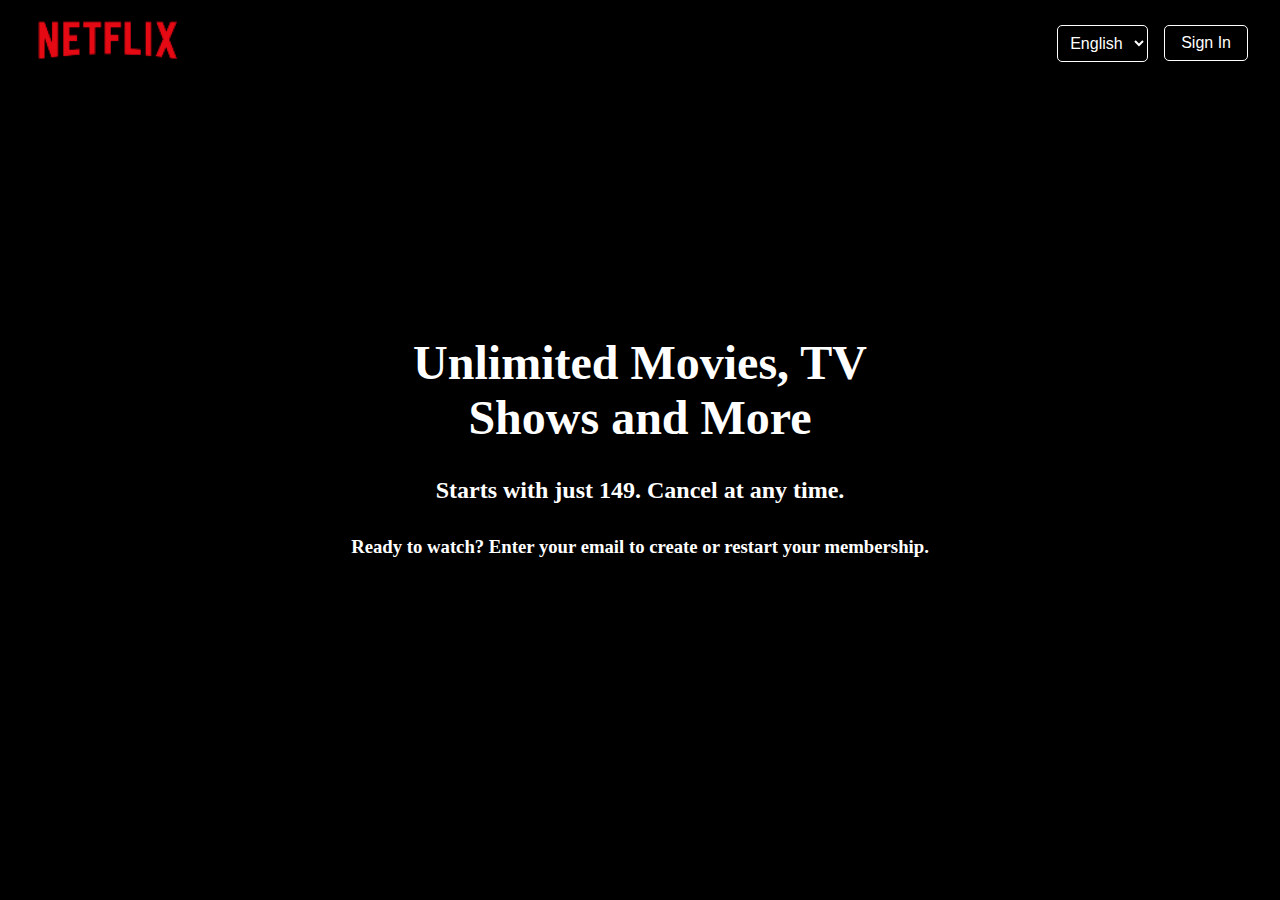
==== src/index.html @ 029bbe74 "allmost done with home page" ====
<!DOCTYPE html>
<html lang="en">
<head>
    <meta charset="UTF-8">
    <meta name="viewport" content="width=device-width, initial-scale=1.0">
    <title>Netflix Clone</title>
    <link rel="stylesheet" href="style.css">
</head>
<body>
    <header class="header">
        <div class="logo">
            <img src="/images/pngwing.com.png" alt="Netflix Logo">
        </div>
        <nav class="nav">
            <div class="language-dropdown">
                <select>
                    <option value="en">English</option>
                    <option value="hi">Hindi</option>
                </select>
            </div>
            <button class="signin">Sign In</button>
        </nav>
    </header>

    <div class="default_page_centre">
        <h1 class="bigger_text">Unlimited Movies, TV <br> Shows and More</h1>
        <h2>Starts with just 149. Cancel at any time.</h2>
        <h3>Ready to watch? Enter your email to create or restart your membership.</h3>
    </div>
</body>
</html>
---- src/style.css ----
/* Body Styling */
body {
    background-color: black;
    margin: 0;
    color: white;
    /* Removed background-image as cross-fade is not a valid property for body */
}

/* Default Page Centering */
.default_page_centre {
    color: white;
    display: flex;
    flex-direction: column;
    justify-content: center;
    align-items: center;
    height: 80vh;
    margin: 0;
    text-align: center;
}

/* Header Styling */
.header {
    display: flex;
    justify-content: space-between; /* Space between logo and right section */
    align-items: center;
    padding: 1rem 2rem;
    background-color: black;
    color: white;
    position: sticky;
    top: 0;
    z-index: 1000;
}

/* Logo Styling */
.logo img {
    height: 50px;
}

/* Navigation Styling (for dropdown and sign-in button) */
.nav {
    display: flex;
    align-items: center;
    gap: 1rem;
}

/* Language Dropdown */
.language-dropdown select {
    background-color: black;
    color: white;
    border: 1px solid white;
    padding: 0.5rem;
    border-radius: 5px;
    font-size: 1rem;
    cursor: pointer;
}

.language-dropdown select:focus {
    outline: none;
    border-color: red; /* Netflix red focus effect */
}

/* Sign In Button */
.signin {
    background-color: transparent;
    color: white;
    border: 1px solid white;
    padding: 0.5rem 1rem;
    border-radius: 5px;
    font-size: 1rem;
    cursor: pointer;
    transition: all 0.3s ease;
}

.signin:hover {
    background-color: red;
    color: white;
    border-color: red;
}

/* Text Elements Styling */
h1, h2, h3 {
    margin: 1rem 0;
}

/* Bigger Text */
.bigger_text {
    font-size: 3rem;
}

/* Responsive Styling */
@media (max-width: 768px) {
    /* Adjustments for smaller screens */
    .bigger_text {
        font-size: 2rem;
    }
    h2, h3 {
        font-size: 1.2rem;
    }
    .logo img {
        height: 40px; /* Reduce logo size on smaller screens */
    }
}
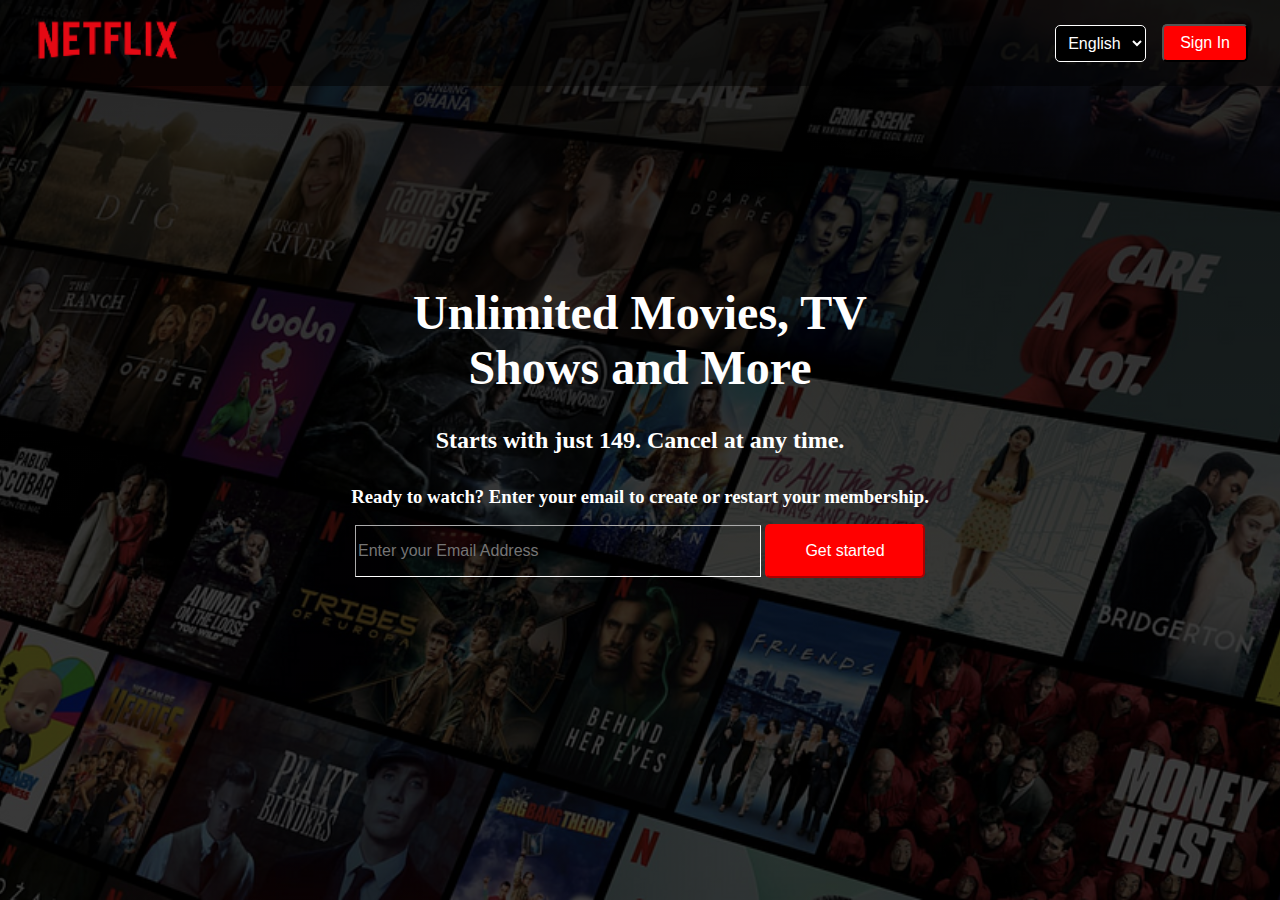
==== commit c789a836: "done with simple home page" ====
--- a/src/index.html
+++ b/src/index.html
@@ -9,7 +9,7 @@
 <body>
     <header class="header">
         <div class="logo">
-            <img src="/images/pngwing.com.png" alt="Netflix Logo">
+            <img src="/images/pngwing.com.png" alt="Netflix Logo" >
         </div>
         <nav class="nav">
             <div class="language-dropdown">
@@ -26,6 +26,12 @@
         <h1 class="bigger_text">Unlimited Movies, TV <br> Shows and More</h1>
         <h2>Starts with just 149. Cancel at any time.</h2>
         <h3>Ready to watch? Enter your email to create or restart your membership.</h3>
+        <div class="main_and_started">
+            <input type="email" class="mail" placeholder="Enter your Email Address">
+        <button>Get started</button>
+        </div>
+
     </div>
+   
 </body>
 </html>
--- a/src/style.css
+++ b/src/style.css
@@ -1,49 +1,50 @@
-/* Body Styling */
 body {
     background-color: black;
     margin: 0;
     color: white;
-    /* Removed background-image as cross-fade is not a valid property for body */
+    background-image: 
+        linear-gradient(to bottom, rgba(0, 0, 0, 0.8) 0%, rgba(0, 0, 0, 0.7) 65%), /* Black to transparent fade */
+        url('/images/1_5lyavS59mazOFnb55Z6znQ.png');
+    background-size: cover;
+    background-position: center;
+    background-attachment: fixed;
 }
 
-/* Default Page Centering */
 .default_page_centre {
     color: white;
     display: flex;
     flex-direction: column;
     justify-content: center;
     align-items: center;
-    height: 80vh;
+    height: 75vh;
     margin: 0;
     text-align: center;
 }
 
-/* Header Styling */
 .header {
     display: flex;
-    justify-content: space-between; /* Space between logo and right section */
+    justify-content: space-between;  /* Distribute the content (logo on the left, nav on the right) */
     align-items: center;
     padding: 1rem 2rem;
-    background-color: black;
+    background-color: rgba(0, 0, 0, 0.5);
     color: white;
     position: sticky;
     top: 0;
     z-index: 1000;
 }
 
-/* Logo Styling */
 .logo img {
     height: 50px;
+    margin-right: 2rem;  /* Add space between logo and nav items */
 }
 
-/* Navigation Styling (for dropdown and sign-in button) */
 .nav {
     display: flex;
+    gap: 1rem;
     align-items: center;
-    gap: 1rem;
+    justify-content: flex-start;  /* Align the nav items to the left */
 }
 
-/* Language Dropdown */
 .language-dropdown select {
     background-color: black;
     color: white;
@@ -56,40 +57,53 @@
 
 .language-dropdown select:focus {
     outline: none;
-    border-color: red; /* Netflix red focus effect */
+    border-color: red;
+}
+
+.language-dropdown select:hover {
+    border-color: red;
+}
+
+.language-dropdown select option {
+    color: white;
+    background-color: black;
+}
+
+.language-dropdown select option:hover {
+    background-color: white;
+    color: black;
+    border-color: red;
 }
 
 /* Sign In Button */
 .signin {
     background-color: transparent;
     color: white;
-    border: 1px solid white;
     padding: 0.5rem 1rem;
     border-radius: 5px;
     font-size: 1rem;
     cursor: pointer;
     transition: all 0.3s ease;
+    background-color: red;
 }
 
 .signin:hover {
-    background-color: red;
+    background-color: rgba(241, 14, 14, 0.808);
     color: white;
-    border-color: red;
 }
 
-/* Text Elements Styling */
+
 h1, h2, h3 {
     margin: 1rem 0;
 }
 
-/* Bigger Text */
+
 .bigger_text {
     font-size: 3rem;
 }
 
-/* Responsive Styling */
+
 @media (max-width: 768px) {
-    /* Adjustments for smaller screens */
     .bigger_text {
         font-size: 2rem;
     }
@@ -97,6 +111,36 @@
         font-size: 1.2rem;
     }
     .logo img {
-        height: 40px; /* Reduce logo size on smaller screens */
+        height: 40px; 
     }
 }
+
+
+.main_and_started button{
+    background-color: transparent;
+    color: white;
+    padding: 0.5rem 2rem;
+    border-radius: 5px;
+    font-size: 1rem;
+    cursor: pointer;
+    transition: all 0.3s ease;
+    background-color: red;
+    width: 10em;
+    height: 3.4em;
+    border-color: red;
+    font-size: 1em;
+}
+
+.main_and_started button:hover{
+    background-color: rgba(241, 14, 14, 0.808);
+    transition: all 1.0s ease;
+}
+
+.main_and_started input{
+    background-color: transparent;
+    border-color: white;
+    border-width: 0.1ch;
+    width: 25em;
+    height: 3em;
+    font-size: 1em;
+}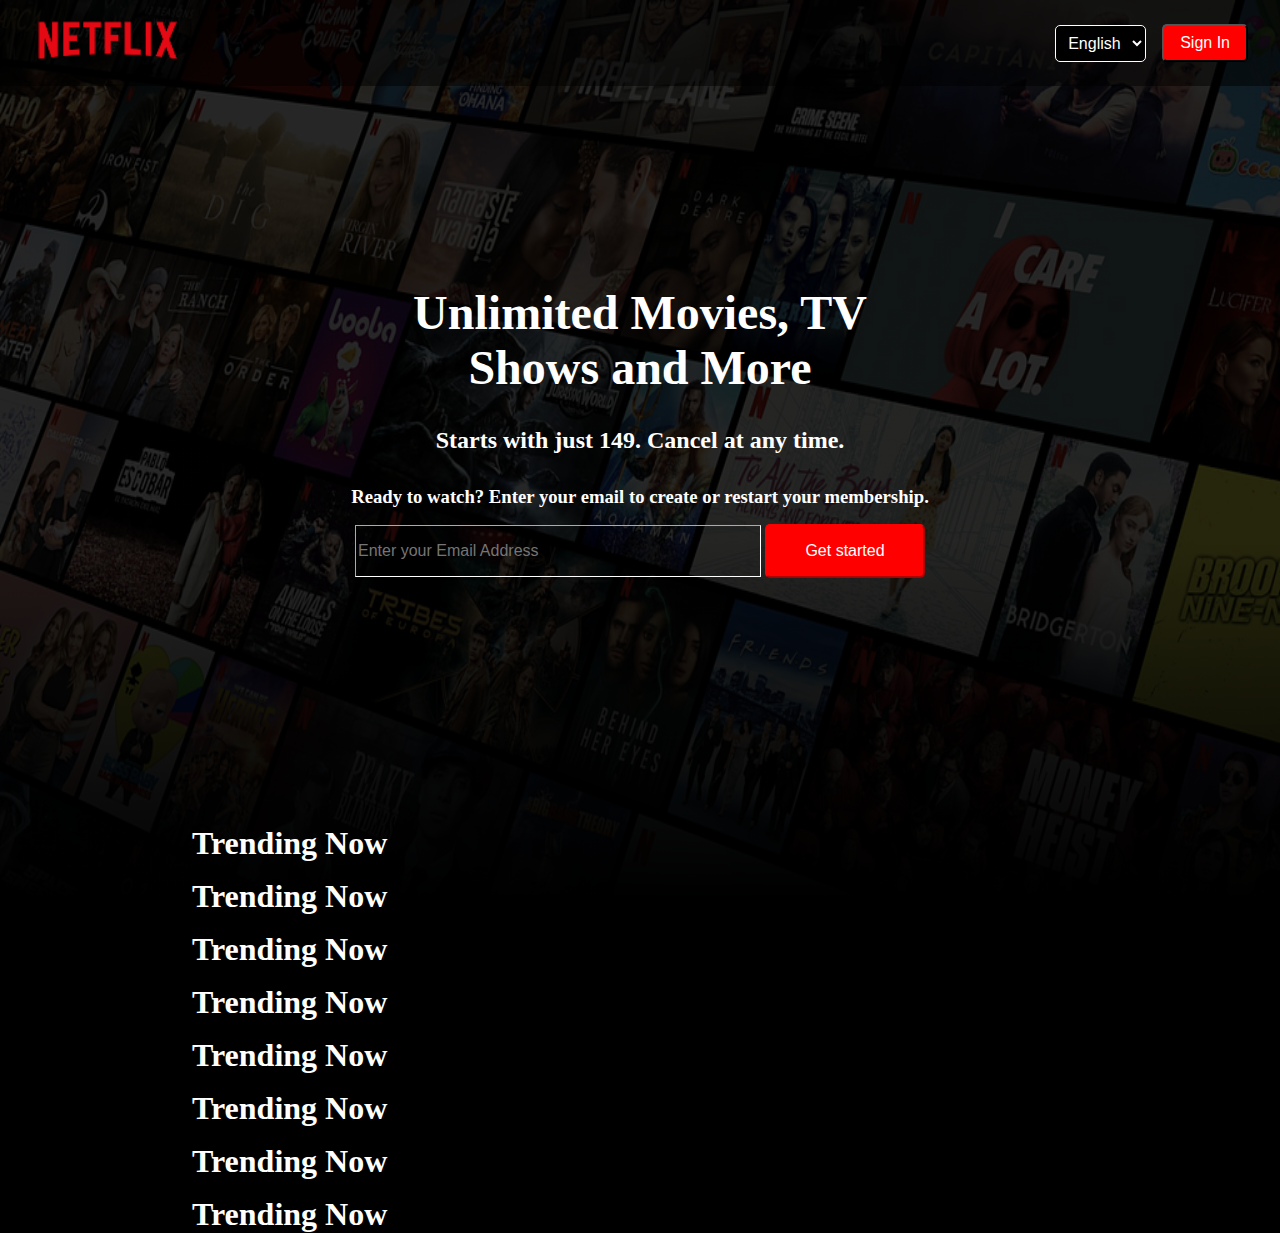
==== commit f8d75698: "done with basic viewpoint" ====
--- a/src/index.html
+++ b/src/index.html
@@ -30,6 +30,20 @@
             <input type="email" class="mail" placeholder="Enter your Email Address">
         <button>Get started</button>
         </div>
+    </div>
+
+    <div class="below_content">
+        <H1>Trending Now</H1>
+        <H1>Trending Now</H1>
+        <H1>Trending Now</H1>
+        <H1>Trending Now</H1>
+        <H1>Trending Now</H1>
+        <H1>Trending Now</H1>
+        <H1>Trending Now</H1>
+        <H1>Trending Now</H1>
+
+        
+
 
     </div>
    
--- a/src/style.css
+++ b/src/style.css
@@ -1,14 +1,20 @@
+
+
+
 body {
     background-color: black;
     margin: 0;
     color: white;
-    background-image: 
-        linear-gradient(to bottom, rgba(0, 0, 0, 0.8) 0%, rgba(0, 0, 0, 0.7) 65%), /* Black to transparent fade */
+    background-image:
+        linear-gradient(to bottom, rgba(0, 0, 0, 0.8) 60%, rgba(0, 0, 0, 1) 100%),
         url('/images/1_5lyavS59mazOFnb55Z6znQ.png');
-    background-size: cover;
-    background-position: center;
-    background-attachment: fixed;
+    background-size: 100% 100%; /* Ensures the image stretches to fit both width and height */
+    height: 100vh;
+    background-position: center; /* Centers the image */
+    background-attachment: scroll; /* Ensures the image scrolls with the page */
+    background-repeat: no-repeat; /* Prevents the image from repeating */
 }
+
 
 .default_page_centre {
     color: white;
@@ -19,30 +25,35 @@
     height: 75vh;
     margin: 0;
     text-align: center;
+    margin-bottom: 5%;
+
 }
 
 .header {
     display: flex;
-    justify-content: space-between;  /* Distribute the content (logo on the left, nav on the right) */
+    justify-content: space-between;
+    /* Distribute the content (logo on the left, nav on the right) */
     align-items: center;
     padding: 1rem 2rem;
     background-color: rgba(0, 0, 0, 0.5);
     color: white;
-    position: sticky;
+    /* position: sticky; */
     top: 0;
     z-index: 1000;
 }
 
 .logo img {
     height: 50px;
-    margin-right: 2rem;  /* Add space between logo and nav items */
+    margin-right: 2rem;
+    /* Add space between logo and nav items */
 }
 
 .nav {
     display: flex;
     gap: 1rem;
     align-items: center;
-    justify-content: flex-start;  /* Align the nav items to the left */
+    justify-content: flex-start;
+    /* Align the nav items to the left */
 }
 
 .language-dropdown select {
@@ -93,7 +104,9 @@
 }
 
 
-h1, h2, h3 {
+h1,
+h2,
+h3 {
     margin: 1rem 0;
 }
 
@@ -107,16 +120,19 @@
     .bigger_text {
         font-size: 2rem;
     }
-    h2, h3 {
+
+    h2,
+    h3 {
         font-size: 1.2rem;
     }
+
     .logo img {
-        height: 40px; 
+        height: 40px;
     }
 }
 
 
-.main_and_started button{
+.main_and_started button {
     background-color: transparent;
     color: white;
     padding: 0.5rem 2rem;
@@ -131,16 +147,21 @@
     font-size: 1em;
 }
 
-.main_and_started button:hover{
+.main_and_started button:hover {
     background-color: rgba(241, 14, 14, 0.808);
     transition: all 1.0s ease;
 }
 
-.main_and_started input{
+.main_and_started input {
     background-color: transparent;
     border-color: white;
     border-width: 0.1ch;
     width: 25em;
     height: 3em;
     font-size: 1em;
+}
+
+.below_content {
+    margin-left: 15%;
+    margin-right: 15%;
 }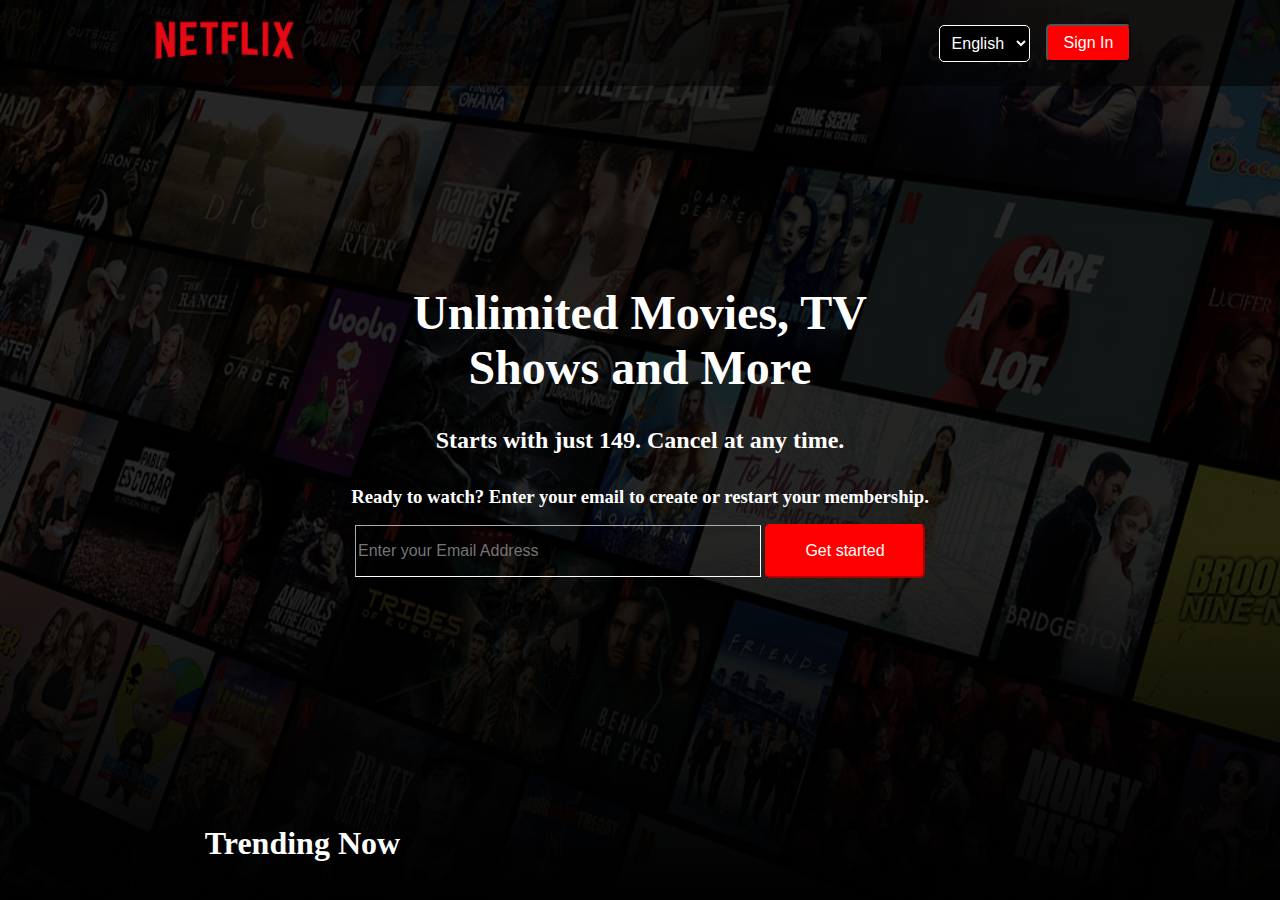
==== commit fedf815f: "simple" ====
--- a/src/index.html
+++ b/src/index.html
@@ -34,13 +34,7 @@
 
     <div class="below_content">
         <H1>Trending Now</H1>
-        <H1>Trending Now</H1>
-        <H1>Trending Now</H1>
-        <H1>Trending Now</H1>
-        <H1>Trending Now</H1>
-        <H1>Trending Now</H1>
-        <H1>Trending Now</H1>
-        <H1>Trending Now</H1>
+  
 
         
 
--- a/src/style.css
+++ b/src/style.css
@@ -31,7 +31,8 @@
 
 .header {
     display: flex;
-    justify-content: space-between;
+    justify-content: center;
+    gap: 50%;
     /* Distribute the content (logo on the left, nav on the right) */
     align-items: center;
     padding: 1rem 2rem;
@@ -162,6 +163,6 @@
 }
 
 .below_content {
-    margin-left: 15%;
+    margin-left: 16%;
     margin-right: 15%;
 }